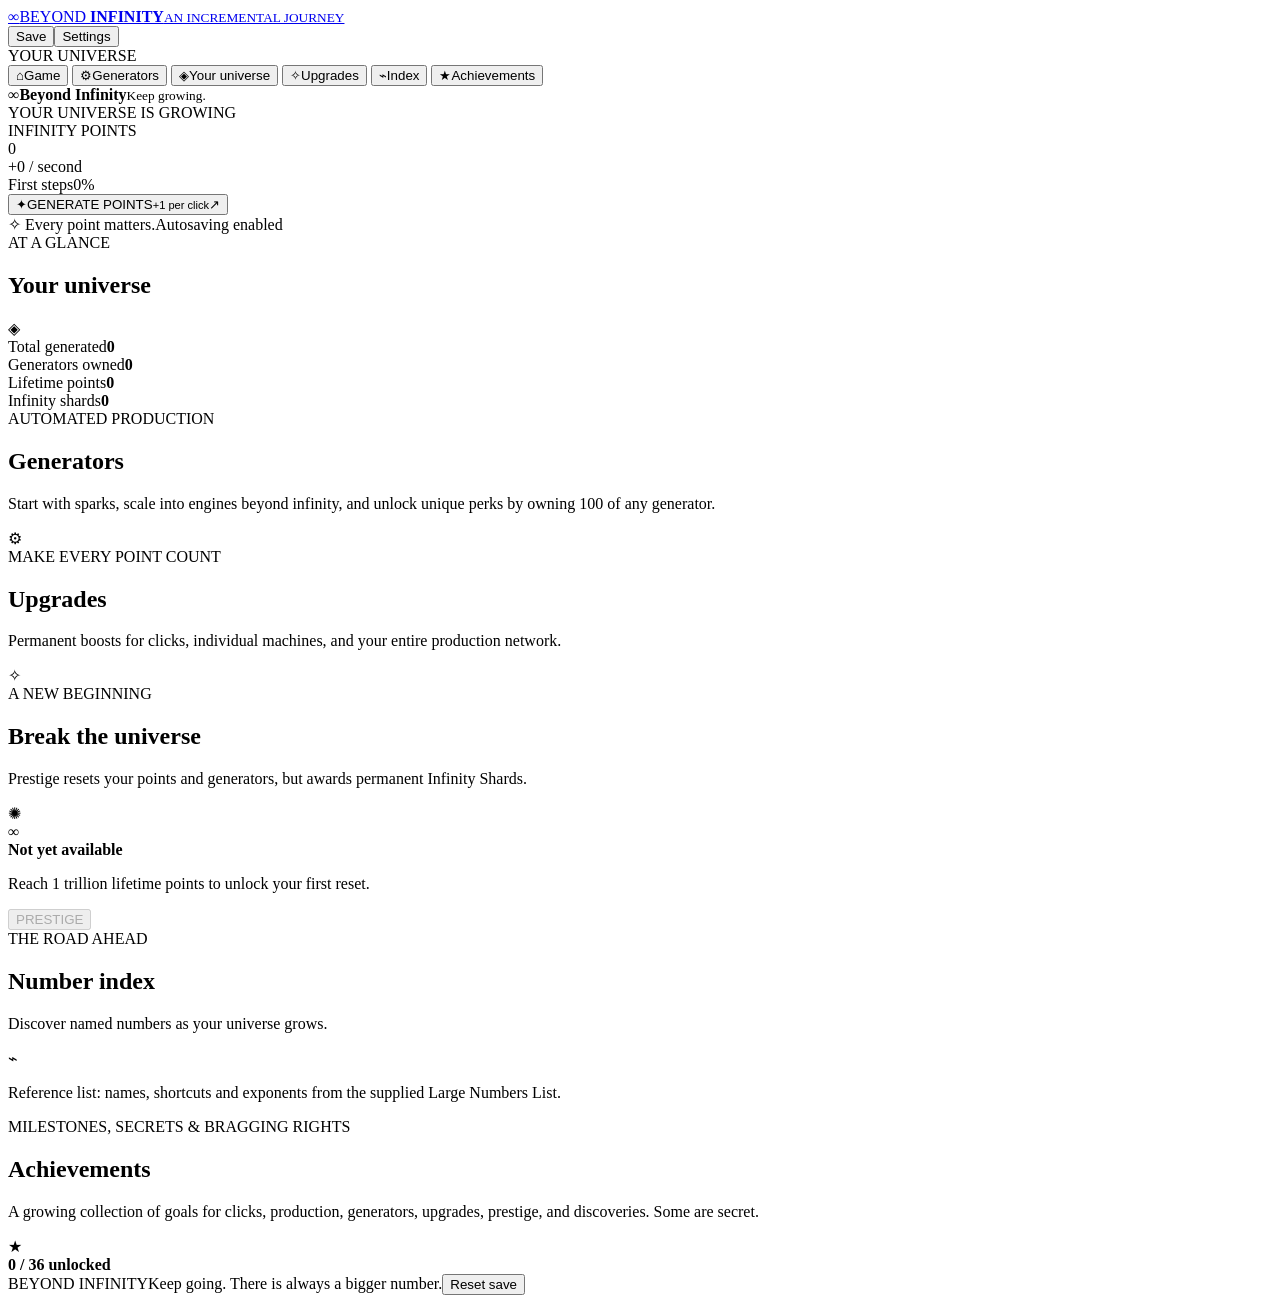
==== index.html @ ea4a3299 "Rename index (2).html to index.html" ====
<!doctype html>
<html lang="en">
<head>
  <meta charset="utf-8">
  <meta name="viewport" content="width=device-width, initial-scale=1">
  <title>Beyond Infinity</title>
  <link rel="stylesheet" href="style.css">
</head>
<body>
  <div class="ambient ambient-a"></div><div class="ambient ambient-b"></div>
  <header class="topbar">
    <a class="brand" href="#"><span class="brand-symbol">∞</span><span>BEYOND <b>INFINITY</b><small>AN INCREMENTAL JOURNEY</small></span></a>
    <nav><button class="quiet-button" id="save-button">Save</button><button class="quiet-button" id="settings-button">Settings</button></nav>
  </header>

  <main class="layout">
    <aside class="sidebar" aria-label="Game navigation">
      <div class="sidebar-label">YOUR UNIVERSE</div>
      <button class="side-link active" data-target="game-section"><span class="side-icon">⌂</span><span>Game</span><i class="nav-dot" id="dot-game"></i></button>
      <button class="side-link" data-target="generators-section"><span class="side-icon">⚙</span><span>Generators</span><i class="nav-dot" id="dot-generators"></i></button>
      <button class="side-link" data-target="universe-section"><span class="side-icon">◈</span><span>Your universe</span><i class="nav-dot" id="dot-universe"></i></button>
      <button class="side-link" data-target="upgrades-section"><span class="side-icon">✧</span><span>Upgrades</span><i class="nav-dot" id="dot-upgrades"></i></button>
      <button class="side-link" data-target="index-section"><span class="side-icon">⌁</span><span>Index</span><i class="nav-dot" id="dot-index"></i></button>
      <button class="side-link" data-target="achievements-section"><span class="side-icon">★</span><span>Achievements</span><i class="nav-dot" id="dot-achievements"></i></button>
      <div class="sidebar-bottom"><span class="sidebar-orb">∞</span><span><strong>Beyond Infinity</strong><small>Keep growing.</small></span></div>
    </aside>
    <section class="panel hero" id="game-section">
      <div class="eyebrow"><span class="live-dot"></span> YOUR UNIVERSE IS GROWING</div>
      <div class="currency-label">INFINITY POINTS</div>
      <div class="big-number" id="points">0</div>
      <div class="production-line"><span class="production-dot"></span><span id="production">+0 / second</span></div>
      <div class="progress-wrap">
        <div class="progress-label"><span id="milestone-label">First steps</span><span id="milestone-progress">0%</span></div>
        <div class="progress-track"><div id="milestone-bar"></div></div>
      </div>
      <button class="generate-button" id="generate-button"><span class="button-icon">✦</span><span>GENERATE POINTS<small id="click-value">+1 per click</small></span><span class="button-arrow">↗</span></button>
      <div class="hero-foot"><span>✧ Every point matters.</span><span id="save-status">Autosaving enabled</span></div>
    </section>

    <section class="panel stats-panel" id="universe-section">
      <div class="section-heading"><div><div class="eyebrow">AT A GLANCE</div><h2>Your universe</h2></div><span class="heading-icon">◈</span></div>
      <div class="stats-grid">
        <div class="stat-card"><span>Total generated</span><strong id="total-earned">0</strong></div>
        <div class="stat-card"><span>Generators owned</span><strong id="generator-count">0</strong></div>
        <div class="stat-card"><span>Lifetime points</span><strong id="lifetime-points">0</strong></div>
        <div class="stat-card"><span>Infinity shards</span><strong id="shards">0</strong></div>
      </div>
    </section>

    <section class="panel" id="generators-section">
      <div class="section-heading"><div><div class="eyebrow">AUTOMATED PRODUCTION</div><h2>Generators</h2><p class="section-desc">Start with sparks, scale into engines beyond infinity, and unlock unique perks by owning 100 of any generator.</p></div><span class="heading-icon">⚙</span></div>
      <div id="generator-list" class="item-list"></div>
    </section>

    <section class="panel" id="upgrades-section">
      <div class="section-heading"><div><div class="eyebrow">MAKE EVERY POINT COUNT</div><h2>Upgrades</h2><p class="section-desc">Permanent boosts for clicks, individual machines, and your entire production network.</p></div><span class="heading-icon">✧</span></div>
      <div id="upgrade-list" class="item-list"></div>
    </section>

    <section class="panel" id="prestige-section" data-page="universe-section">
      <div class="section-heading"><div><div class="eyebrow">A NEW BEGINNING</div><h2>Break the universe</h2><p class="section-desc">Prestige resets your points and generators, but awards permanent Infinity Shards.</p></div><span class="heading-icon">✺</span></div>
      <div class="prestige-content"><div class="prestige-orb">∞</div><div class="prestige-copy"><strong id="prestige-reward">Not yet available</strong><p id="prestige-description">Reach 1 trillion lifetime points to unlock your first reset.</p><button id="prestige-button" class="secondary-button" disabled>PRESTIGE</button></div></div>
    </section>

    <section class="panel" id="index-section">
      <div class="section-heading"><div><div class="eyebrow">THE ROAD AHEAD</div><h2>Number index</h2><p class="section-desc">Discover named numbers as your universe grows.</p></div><span class="heading-icon">⌁</span></div>
      <div id="number-list" class="number-list"></div>
      <p class="source-note">Reference list: names, shortcuts and exponents from the supplied Large Numbers List.</p>
    </section>
    <section class="panel" id="achievements-section">
      <div class="section-heading"><div><div class="eyebrow">MILESTONES, SECRETS & BRAGGING RIGHTS</div><h2>Achievements</h2><p class="section-desc">A growing collection of goals for clicks, production, generators, upgrades, prestige, and discoveries. Some are secret.</p></div><span class="heading-icon">★</span></div>
      <div class="achievement-summary"><strong id="achievement-count">0 / 36 unlocked</strong><div class="achievement-progress-track"><div id="achievement-progress"></div></div></div>
      <div id="achievement-list" class="achievement-list"></div>
    </section>
    <footer><span>BEYOND INFINITY</span><span>Keep going. There is always a bigger number.</span><button id="reset-button" class="text-button">Reset save</button></footer>
  </main>

  <dialog id="settings-dialog"><form method="dialog" class="dialog-inner">
    <div class="section-heading"><div><div class="eyebrow">PERSONALISE YOUR RUN</div><h2>Settings</h2></div><button class="close-button" aria-label="Close settings">×</button></div>
    <label class="toggle-row"><span><strong>Compact numbers</strong><small>Use short labels such as 1.2M instead of full numbers.</small></span><input type="checkbox" id="compact-toggle"></label>
    <label class="toggle-row"><span><strong>Confirm prestige</strong><small>Ask before resetting your current run.</small></span><input type="checkbox" id="confirm-toggle" checked></label>
    <button class="secondary-button full-button">DONE</button>
  </form></dialog>
  <dialog id="reset-dialog"><form method="dialog" class="dialog-inner">
    <div class="section-heading"><div><div class="eyebrow">ARE YOU SURE?</div><h2>Reset your universe?</h2></div><button class="close-button" aria-label="Close">×</button></div>
    <p class="section-desc">This deletes your local save and starts Beyond Infinity from scratch. This cannot be undone.</p>
    <div class="dialog-actions"><button class="quiet-button">Cancel</button><button class="danger-button" id="confirm-reset" value="reset">Delete save</button></div>
  </form></dialog>
  <div id="toast" role="status" aria-live="polite"></div>
  <script src="script.js"></script>
</body>
</html>
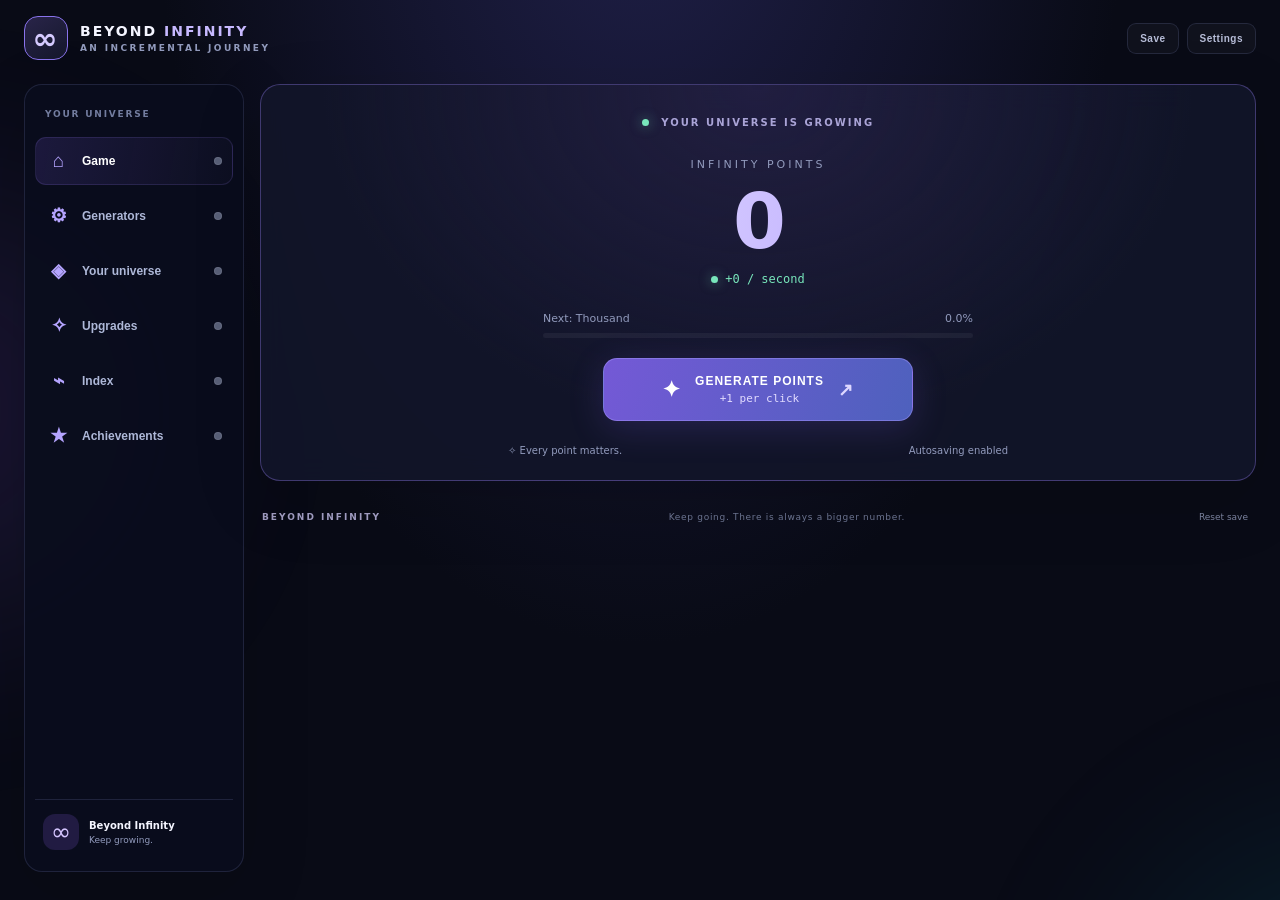
==== commit 46dd0010: "Add files via upload" ====
--- a/index.html
+++ b/index.html
@@ -78,6 +78,7 @@
   <dialog id="settings-dialog"><form method="dialog" class="dialog-inner">
     <div class="section-heading"><div><div class="eyebrow">PERSONALISE YOUR RUN</div><h2>Settings</h2></div><button class="close-button" aria-label="Close settings">×</button></div>
     <label class="toggle-row"><span><strong>Compact numbers</strong><small>Use short labels such as 1.2M instead of full numbers.</small></span><input type="checkbox" id="compact-toggle"></label>
+    <label class="toggle-row"><span><strong>Fast number updates</strong><small>Refresh your points and production about every 50 milliseconds instead of every 250 milliseconds.</small></span><input type="checkbox" id="fast-updates-toggle"></label>
     <label class="toggle-row"><span><strong>Confirm prestige</strong><small>Ask before resetting your current run.</small></span><input type="checkbox" id="confirm-toggle" checked></label>
     <button class="secondary-button full-button">DONE</button>
   </form></dialog>
@@ -89,4 +90,4 @@
   <div id="toast" role="status" aria-live="polite"></div>
   <script src="script.js"></script>
 </body>
-</html>
+</html>
--- a/style.css
+++ b/style.css
@@ -0,0 +1,22 @@
+@import url('https://fonts.googleapis.com/css2?family=DM+Mono:wght@400;500&family=Manrope:wght@400;500;600;700;800&display=swap');
+:root{color-scheme:dark;--bg:#090b16;--panel:rgba(18,22,42,.9);--panel2:#151a30;--line:rgba(160,174,255,.14);--text:#f4f5ff;--muted:#929bbd;--purple:#9c83ff;--cyan:#65d9ed;--pink:#dc8dff;--green:#78e6bb;--danger:#ff7d98}
+*{box-sizing:border-box}body{margin:0;min-height:100vh;background:radial-gradient(ellipse at 50% -20%,#20204a 0%,var(--bg) 54%);color:var(--text);font-family:Manrope,system-ui,sans-serif;overflow-x:hidden}.ambient{position:fixed;z-index:-1;width:420px;height:420px;border-radius:50%;filter:blur(110px);opacity:.13;pointer-events:none}.ambient-a{background:#8b5cf6;top:200px;left:-270px}.ambient-b{background:#06b6d4;top:850px;right:-280px}.topbar{max-width:1080px;margin:auto;padding:24px 24px 16px;display:flex;align-items:center;justify-content:space-between}.brand{display:flex;gap:12px;align-items:center;color:var(--text);text-decoration:none;font-size:14px;letter-spacing:2px;font-weight:700}.brand b{color:#c7b9ff}.brand small{display:block;font-size:9px;letter-spacing:2.4px;color:var(--muted);margin-top:4px}.brand-symbol{display:grid;place-items:center;width:44px;height:44px;border:1px solid #8973ec;border-radius:14px;color:#d5caff;font-size:30px;background:linear-gradient(145deg,#292449,#15182c)}nav{display:flex;gap:8px}.layout{max-width:1080px;margin:0 auto;padding:12px 24px 32px;display:grid;grid-template-columns:1fr 1fr;gap:16px}.panel{min-width:0;padding:24px;border:1px solid var(--line);border-radius:20px;background:var(--panel);box-shadow:0 20px 70px #0002;backdrop-filter:blur(14px)}.hero{grid-column:1/-1;text-align:center;padding:36px 28px 24px;background:radial-gradient(ellipse at 50% 0%,#29234caa,transparent 62%),var(--panel)}.eyebrow{font-size:10px;letter-spacing:2px;font-weight:800;color:#aaa4d7}.live-dot,.production-dot{display:inline-block;width:7px;height:7px;border-radius:50%;background:var(--green);box-shadow:0 0 12px #78e6bb88;margin-right:7px}.currency-label{font-size:11px;letter-spacing:3px;color:var(--muted);margin-top:30px}.big-number{font-size:clamp(42px,7vw,76px);font-weight:800;letter-spacing:-3px;line-height:1.2;margin:5px 0;background:linear-gradient(100deg,#fff,#c8baff 55%,#7de8f4);background-clip:text;-webkit-background-clip:text;color:transparent;overflow-wrap:anywhere}.production-line{color:var(--green);font:12px 'DM Mono',monospace}.progress-wrap{max-width:430px;margin:26px auto 20px;text-align:left}.progress-label{display:flex;justify-content:space-between;font-size:11px;color:var(--muted);margin-bottom:8px}.progress-track{height:5px;border-radius:9px;background:#ffffff0d;overflow:hidden}.progress-track div{height:100%;width:0;background:linear-gradient(90deg,var(--purple),var(--cyan));border-radius:9px;transition:width .2s}.generate-button{border:1px solid #a99aff70;border-radius:14px;padding:15px 19px;min-width:min(100%,310px);display:inline-flex;align-items:center;justify-content:center;gap:14px;background:linear-gradient(110deg,#7459d6,#4e61bd);color:white;font:800 12px Manrope,sans-serif;letter-spacing:1px;cursor:pointer;box-shadow:0 8px 35px #795bdf33;transition:transform .12s,filter .12s}.generate-button:hover{filter:brightness(1.12);transform:translateY(-2px)}.generate-button:active{transform:scale(.98)}.generate-button small{display:block;font:11px 'DM Mono',monospace;color:#e2dcff;letter-spacing:0;margin-top:4px}.button-icon{font-size:22px}.button-arrow{font-size:18px;color:#ded8ff}.hero-foot{display:flex;justify-content:space-between;gap:12px;max-width:500px;margin:24px auto 0;font-size:10px;color:var(--muted)}.section-heading{display:flex;align-items:flex-start;justify-content:space-between;gap:14px;margin-bottom:20px}.section-heading h2{font-size:21px;letter-spacing:-.7px;margin:6px 0 0}.heading-icon{display:grid;place-items:center;width:38px;height:38px;flex-shrink:0;border:1px solid var(--line);border-radius:12px;color:#bdb0ff;font-size:21px;background:#ffffff05}.section-desc{font-size:12px;line-height:1.7;color:var(--muted);margin:8px 0 0;max-width:540px}.stats-grid{display:grid;grid-template-columns:1fr 1fr;gap:10px}.stat-card{background:#ffffff05;border:1px solid #ffffff0b;border-radius:12px;padding:14px;min-width:0}.stat-card span{display:block;font-size:10px;color:var(--muted);margin-bottom:9px}.stat-card strong{font:500 19px 'DM Mono',monospace;overflow-wrap:anywhere}.item-list{display:grid;gap:9px}.game-item{display:flex;align-items:center;gap:12px;padding:13px;border:1px solid #ffffff10;background:#ffffff04;border-radius:13px;transition:border-color .15s,background .15s}.game-item.affordable{border-color:#7f70ce55;background:#8f7bff09}.item-icon{display:grid;place-items:center;width:42px;height:42px;flex-shrink:0;border-radius:12px;background:linear-gradient(145deg,#322b59,#20243c);font-size:20px;color:#d1c7ff}.item-main{flex:1;min-width:0}.item-main strong{font-size:12px;display:block}.item-main p{font-size:10px;line-height:1.5;color:var(--muted);margin:4px 0}.item-meta{font:10px 'DM Mono',monospace;color:var(--cyan)}.buy-button,.secondary-button,.quiet-button,.danger-button{border:1px solid var(--line);border-radius:9px;padding:10px 12px;font:700 10px Manrope,sans-serif;letter-spacing:.5px;color:var(--text);background:#ffffff08;cursor:pointer;transition:filter .15s,background .15s;white-space:nowrap}.buy-button:hover:not(:disabled),.secondary-button:hover:not(:disabled),.quiet-button:hover,.danger-button:hover{filter:brightness(1.2)}.buy-button:disabled,.secondary-button:disabled{opacity:.35;cursor:not-allowed}.buy-button{min-width:83px}.buy-button span{display:block;font:10px 'DM Mono',monospace;margin-top:4px;color:#bcb0ff}.secondary-button{background:linear-gradient(110deg,#6853bf,#4356a3);border-color:#9d8cff55}.prestige-content{display:flex;gap:16px;align-items:center;padding:15px;background:#ffffff04;border:1px solid #ffffff0b;border-radius:14px}.prestige-orb{display:grid;place-items:center;width:68px;height:68px;flex-shrink:0;border-radius:50%;font-size:42px;color:#e4c5ff;background:radial-gradient(circle at 35% 30%,#6d4ea8,#211c3d 72%);box-shadow:0 0 35px #9c83ff22}.prestige-copy{min-width:0}.prestige-copy strong{font-size:13px}.prestige-copy p{font-size:11px;line-height:1.6;color:var(--muted);margin:6px 0 12px}.number-list{display:grid;gap:8px}.number-row{display:flex;align-items:center;gap:12px;border:1px solid #ffffff0c;background:#ffffff03;border-radius:11px;padding:11px 12px}.number-badge{width:34px;height:34px;display:grid;place-items:center;border-radius:10px;background:#252344;color:#cbbdff;font-size:16px;flex-shrink:0}.number-copy{flex:1;min-width:0}.number-copy strong{font-size:12px;display:block}.number-copy small{font:10px 'DM Mono',monospace;color:var(--muted)}.discovery-state{font-size:9px;color:var(--green);letter-spacing:.5px}.undiscovered{color:#717895}.source-note{font-size:10px;line-height:1.6;color:#77809f;margin:15px 0 0}.source-note code{color:#b7b0dc}footer{grid-column:1/-1;display:flex;justify-content:space-between;align-items:center;gap:12px;padding:14px 2px;color:#707996;font-size:9px;letter-spacing:.7px}footer span:first-child{font-weight:800;letter-spacing:2px;color:#a6a2c8}.text-button{border:0;background:none;color:#7e86a3;font:inherit;cursor:pointer}.text-button:hover{color:var(--danger)}.quiet-button{padding:9px 12px;color:#b7bdd8}.subtle-button{background:#ffffff08}.dialog-inner{min-width:min(86vw,400px);padding:24px;background:#12162a;color:var(--text);border:1px solid var(--line);border-radius:18px}.dialog-inner .section-heading{align-items:center}.close-button{border:0;background:none;color:var(--muted);font-size:25px;cursor:pointer}.toggle-row{display:flex;align-items:center;justify-content:space-between;gap:20px;padding:16px 0;border-top:1px solid var(--line)}.toggle-row strong,.toggle-row small{display:block}.toggle-row strong{font-size:12px}.toggle-row small{font-size:10px;color:var(--muted);margin-top:5px}.toggle-row input{accent-color:var(--purple);width:17px;height:17px}.full-button{width:100%;margin-top:15px}.dialog-actions{display:flex;justify-content:flex-end;gap:8px;margin-top:20px}.danger-button{background:#6b263d;border-color:#b64765}.dialog-inner p{max-width:340px}dialog{padding:0;border:0;background:transparent;color:var(--text)}dialog::backdrop{background:#03040acc;backdrop-filter:blur(7px)}#toast{position:fixed;bottom:22px;left:50%;transform:translate(-50%,20px);opacity:0;pointer-events:none;padding:12px 17px;border:1px solid #9c83ff55;border-radius:12px;background:#191b34;color:#eae5ff;font-size:12px;box-shadow:0 12px 40px #0006;transition:opacity .2s,transform .2s;z-index:5;max-width:90vw;text-align:center}#toast.show{opacity:1;transform:translate(-50%,0)}@media(max-width:720px){.layout{grid-template-columns:1fr;padding:10px 14px 24px}.topbar{padding:18px 14px 12px}.panel,.hero{padding:20px;border-radius:16px}.hero{padding:30px 17px 20px}.hero-foot{font-size:9px}.big-number{letter-spacing:-2px}.section-heading h2{font-size:19px}footer{flex-wrap:wrap}.stats-panel{grid-row:auto}}@media(max-width:390px){.brand{font-size:11px}.brand-symbol{width:37px;height:37px}.brand small{font-size:8px}.quiet-button{padding:8px}.game-item{gap:8px;padding:10px}.item-icon{width:35px;height:35px}.buy-button{min-width:70px;padding:9px 7px}.panel{padding:16px}.hero{padding:26px 12px 18px}}
+
+
+/* Full-screen app shell and navigation sidebar */
+html{scroll-behavior:smooth;scroll-padding-top:18px}body{min-height:100vh;min-height:100dvh}.topbar{max-width:none;width:100%;padding:16px 24px 12px}.layout{max-width:none;width:100%;min-height:calc(100vh - 76px);min-height:calc(100dvh - 76px);margin:0;padding:10px 20px 18px;grid-template-columns:205px repeat(2,minmax(0,1fr));grid-auto-flow:row;align-content:start;gap:14px}.sidebar{grid-column:1;grid-row:1 / span 6;position:sticky;top:12px;align-self:start;min-height:calc(100dvh - 116px);padding:16px 10px;border:1px solid var(--line);border-radius:18px;background:rgba(10,13,29,.94);box-shadow:0 20px 70px #0002;display:flex;flex-direction:column;gap:6px}.sidebar-label{padding:8px 10px 12px;font-size:9px;font-weight:800;letter-spacing:1.8px;color:#737d9f}.side-link{width:100%;display:flex;align-items:center;gap:11px;padding:12px 10px;border:1px solid transparent;border-radius:11px;background:transparent;color:#aeb8d8;font:600 12px Manrope,sans-serif;text-align:left;cursor:pointer;transition:background .16s,border-color .16s,color .16s}.side-link:hover{background:#ffffff08;color:white}.side-link.active{color:#fff;background:linear-gradient(100deg,#7657d52d,#6e61a00b);border-color:#9c83ff25}.side-icon{width:25px;text-align:center;color:#b5a4ff;font-size:19px}.nav-dot{width:8px;height:8px;margin-left:auto;border-radius:50%;background:#596078;box-shadow:inset 0 0 0 1px #ffffff16;flex-shrink:0}.nav-dot.has-new{background:#b58aff;box-shadow:0 0 6px #a879ff,0 0 14px #9c5cffaa;animation:dot-pulse 1.8s ease-in-out infinite}.sidebar-bottom{display:flex;align-items:center;gap:10px;margin-top:auto;padding:14px 8px 5px;border-top:1px solid var(--line)}.sidebar-orb{display:grid;place-items:center;width:36px;height:36px;border-radius:12px;background:#211b42;color:#d5c5ff;font-size:24px}.sidebar-bottom strong,.sidebar-bottom small{display:block}.sidebar-bottom strong{font-size:10px}.sidebar-bottom small{font-size:9px;color:var(--muted);margin-top:4px}.hero{grid-column:2 / 4;grid-row:1}.stats-panel{grid-column:2 / 4}.layout>footer{grid-column:2 / 4}.panel{scroll-margin-top:14px}.panel:target{border-color:#9c83ff55}@keyframes dot-pulse{0%,100%{box-shadow:0 0 5px #a879ff,0 0 10px #9c5cff88}50%{box-shadow:0 0 9px #c5a5ff,0 0 20px #9c5cffdd}}@media(min-width:1200px){.layout{grid-template-columns:220px repeat(2,minmax(0,1fr));gap:16px;padding:12px 24px 20px}.panel{padding:22px}.hero{padding:32px 28px 24px}}@media(max-width:850px){.layout{grid-template-columns:170px repeat(2,minmax(0,1fr));padding:8px 12px 16px;gap:10px}.sidebar{padding:12px 7px}.side-link{font-size:11px;gap:7px;padding:11px 7px}.panel{padding:16px}.hero{padding:26px 18px 20px}}@media(max-width:650px){.topbar{padding:14px}.layout{display:flex;flex-direction:column;padding:8px 12px 18px}.sidebar{position:sticky;top:0;z-index:4;min-height:0;width:100%;flex-direction:row;align-items:center;overflow-x:auto;padding:7px;background:rgba(9,11,22,.96);backdrop-filter:blur(14px)}.sidebar-label,.sidebar-bottom{display:none}.side-link{width:auto;min-width:max-content;justify-content:center;gap:7px;padding:9px 10px}.side-link span:nth-child(2){font-size:10px}.nav-dot{width:7px;height:7px;margin-left:0}.hero{order:0}.stats-panel{order:1}.layout>footer{width:100%}.big-number{font-size:clamp(36px,10vw,64px)}}
+
+/* Separate full-page navigation views */
+.layout{grid-template-columns:220px minmax(0,1fr);grid-auto-flow:row;align-content:start;min-height:calc(100dvh - 76px)}
+.sidebar{grid-column:1;grid-row:1 / span 20;min-height:calc(100dvh - 112px)}
+.layout>.panel{grid-column:2;grid-row:auto;width:100%;align-self:start}
+.layout>footer{grid-column:2;width:100%}
+.layout>.panel.page-hidden{display:none}
+.layout>footer.page-hidden{display:none}
+.layout>.panel.hero{grid-column:2;grid-row:auto}
+@media(max-width:650px){.layout{display:flex;flex-direction:column}.sidebar{position:sticky;top:0;min-height:0}.layout>.panel{width:100%}.layout>footer{width:100%}}
+/* Generator mastery perks */
+.special-perk{margin-top:5px;color:#b6a4ff;line-height:1.5;white-space:normal}.special-perk.perk-active{color:#8ce8c6;text-shadow:0 0 14px #78e6bb20}.milestone-meta{margin-top:4px;line-height:1.5}.game-item.affordable .special-perk{color:#c9bdff}
+
+/* Achievement collection */
+.achievement-summary{padding:14px;border:1px solid var(--line);border-radius:12px;background:#ffffff05;margin-bottom:14px}.achievement-summary strong{font:700 11px 'DM Mono',monospace;color:#c8bcff}.achievement-progress-track{height:7px;background:#ffffff0c;border-radius:99px;overflow:hidden;margin-top:10px}.achievement-progress-track div{height:100%;width:0;background:linear-gradient(90deg,#735be5,#c5a5ff);border-radius:99px;transition:width .25s}.achievement-list{display:grid;grid-template-columns:repeat(2,minmax(0,1fr));gap:9px}.achievement-card{display:flex;align-items:center;gap:11px;min-width:0;padding:12px;border:1px solid #ffffff0e;border-radius:12px;background:#ffffff03;opacity:.7}.achievement-card.achievement-earned{opacity:1;border-color:#a78bfa55;background:linear-gradient(120deg,#8e76ff12,#ffffff04)}.achievement-icon{display:grid;place-items:center;width:40px;height:40px;flex-shrink:0;border-radius:12px;background:#252344;color:#a8abc4;font-size:20px;filter:grayscale(1)}.achievement-earned .achievement-icon{color:#e0d2ff;background:linear-gradient(145deg,#5745a1,#292344);filter:none;box-shadow:0 0 18px #9c83ff18}.achievement-copy{min-width:0;flex:1}.achievement-copy strong{display:block;font-size:11px;line-height:1.4}.achievement-copy p{font-size:10px;color:var(--muted);line-height:1.5;margin:4px 0 0}.achievement-status{font-size:8px;letter-spacing:.6px;color:#747c99;white-space:nowrap}.achievement-earned .achievement-status{color:#a99aff}@media(max-width:520px){.achievement-list{grid-template-columns:1fr}.achievement-status{font-size:7px}}
